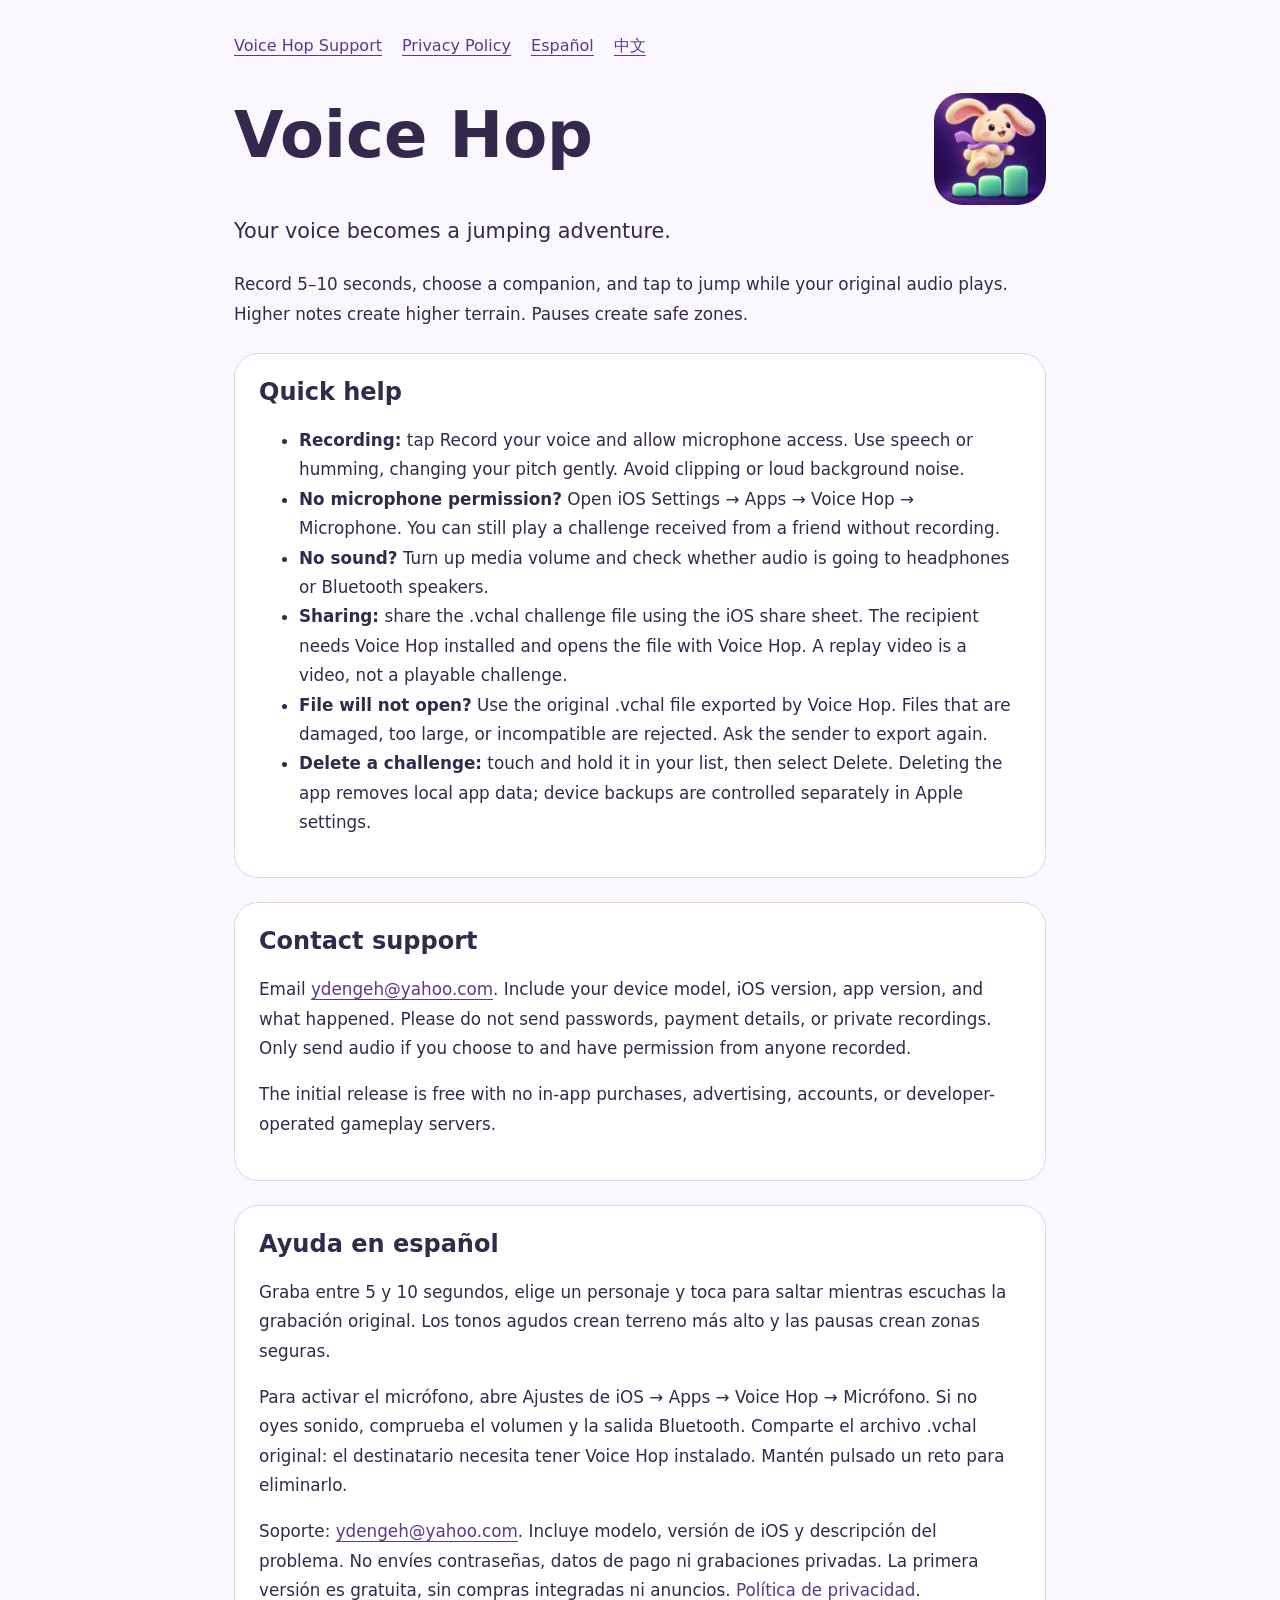
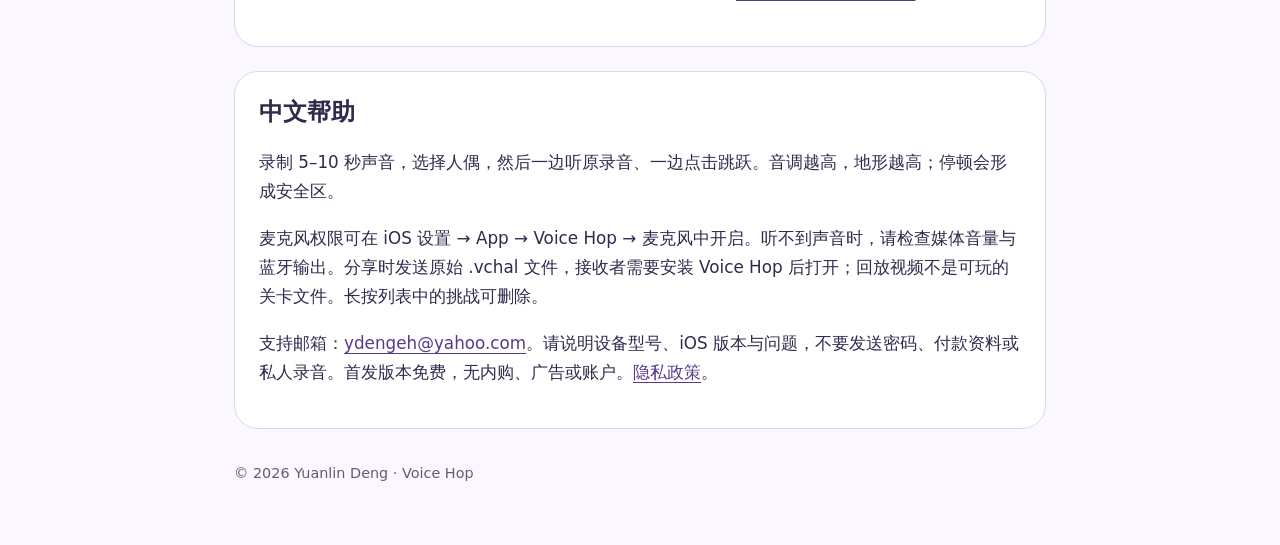
==== index.html @ d502e824 "Publish Voice Hop support and privacy pages" ====
<!doctype html>
<html lang="en"><head><meta charset="utf-8"><meta name="viewport" content="width=device-width,initial-scale=1"><title>Voice Hop — Help & Support</title><meta name="description" content="Help with recording, playing and sharing voice challenges in Voice Hop."><link rel="stylesheet" href="style.css"><link rel="icon" href="icon.png"></head><body><main>
<nav><a href="./">Voice Hop Support</a><a href="privacy.html">Privacy Policy</a><a href="#es">Español</a><a href="#zh">中文</a></nav>
<img class="icon" src="icon.png" alt="Voice Hop bunny icon"><h1>Voice Hop</h1><p class="lead">Your voice becomes a jumping adventure.</p><p>Record 5–10 seconds, choose a companion, and tap to jump while your original audio plays. Higher notes create higher terrain. Pauses create safe zones.</p>
<section><h2>Quick help</h2><ul><li><strong>Recording:</strong> tap Record your voice and allow microphone access. Use speech or humming, changing your pitch gently. Avoid clipping or loud background noise.</li><li><strong>No microphone permission?</strong> Open iOS Settings → Apps → Voice Hop → Microphone. You can still play a challenge received from a friend without recording.</li><li><strong>No sound?</strong> Turn up media volume and check whether audio is going to headphones or Bluetooth speakers.</li><li><strong>Sharing:</strong> share the .vchal challenge file using the iOS share sheet. The recipient needs Voice Hop installed and opens the file with Voice Hop. A replay video is a video, not a playable challenge.</li><li><strong>File will not open?</strong> Use the original .vchal file exported by Voice Hop. Files that are damaged, too large, or incompatible are rejected. Ask the sender to export again.</li><li><strong>Delete a challenge:</strong> touch and hold it in your list, then select Delete. Deleting the app removes local app data; device backups are controlled separately in Apple settings.</li></ul></section>
<section><h2>Contact support</h2><p>Email <a href="mailto:ydengeh@yahoo.com?subject=Voice%20Hop%20Support">ydengeh@yahoo.com</a>. Include your device model, iOS version, app version, and what happened. Please do not send passwords, payment details, or private recordings. Only send audio if you choose to and have permission from anyone recorded.</p><p>The initial release is free with no in-app purchases, advertising, accounts, or developer-operated gameplay servers.</p></section>
<section id="es" lang="es"><h2>Ayuda en español</h2><p>Graba entre 5 y 10 segundos, elige un personaje y toca para saltar mientras escuchas la grabación original. Los tonos agudos crean terreno más alto y las pausas crean zonas seguras.</p><p>Para activar el micrófono, abre Ajustes de iOS → Apps → Voice Hop → Micrófono. Si no oyes sonido, comprueba el volumen y la salida Bluetooth. Comparte el archivo .vchal original: el destinatario necesita tener Voice Hop instalado. Mantén pulsado un reto para eliminarlo.</p><p>Soporte: <a href="mailto:ydengeh@yahoo.com?subject=Voice%20Hop%20Support">ydengeh@yahoo.com</a>. Incluye modelo, versión de iOS y descripción del problema. No envíes contraseñas, datos de pago ni grabaciones privadas. La primera versión es gratuita, sin compras integradas ni anuncios. <a href="privacy.html#es">Política de privacidad</a>.</p></section>
<section id="zh" lang="zh-Hans"><h2>中文帮助</h2><p>录制 5–10 秒声音，选择人偶，然后一边听原录音、一边点击跳跃。音调越高，地形越高；停顿会形成安全区。</p><p>麦克风权限可在 iOS 设置 → App → Voice Hop → 麦克风中开启。听不到声音时，请检查媒体音量与蓝牙输出。分享时发送原始 .vchal 文件，接收者需要安装 Voice Hop 后打开；回放视频不是可玩的关卡文件。长按列表中的挑战可删除。</p><p>支持邮箱：<a href="mailto:ydengeh@yahoo.com?subject=Voice%20Hop%20Support">ydengeh@yahoo.com</a>。请说明设备型号、iOS 版本与问题，不要发送密码、付款资料或私人录音。首发版本免费，无内购、广告或账户。<a href="privacy.html#zh">隐私政策</a>。</p></section>
<footer>© 2026 Yuanlin Deng · Voice Hop</footer></main></body></html>
---- style.css ----
:root{color-scheme:light;font-family:ui-rounded,system-ui,-apple-system,sans-serif;color:#33294d;background:#faf7ff}*{box-sizing:border-box}body{margin:0}main{max-width:860px;margin:auto;padding:36px 24px 64px}nav{display:flex;flex-wrap:wrap;gap:20px;margin-bottom:36px}a{color:#5a398c;text-underline-offset:4px}h1{font-size:clamp(2.4rem,7vw,4rem);line-height:1.1}h2{font-size:1.5rem;margin-top:36px}p,li{font-size:1.05rem;line-height:1.75}section{background:white;border:1px solid #dfd5ed;border-radius:24px;padding:24px;margin:24px 0}section>:first-child{margin-top:0}.icon{width:112px;height:112px;border-radius:28px;float:right;margin:0 0 16px 20px}.lead{font-size:1.3rem}.muted,footer{color:#665a76}footer{margin-top:36px;font-size:.9rem}@media(max-width:480px){main{padding:24px 18px}section{padding:18px}.icon{width:80px;height:80px}}
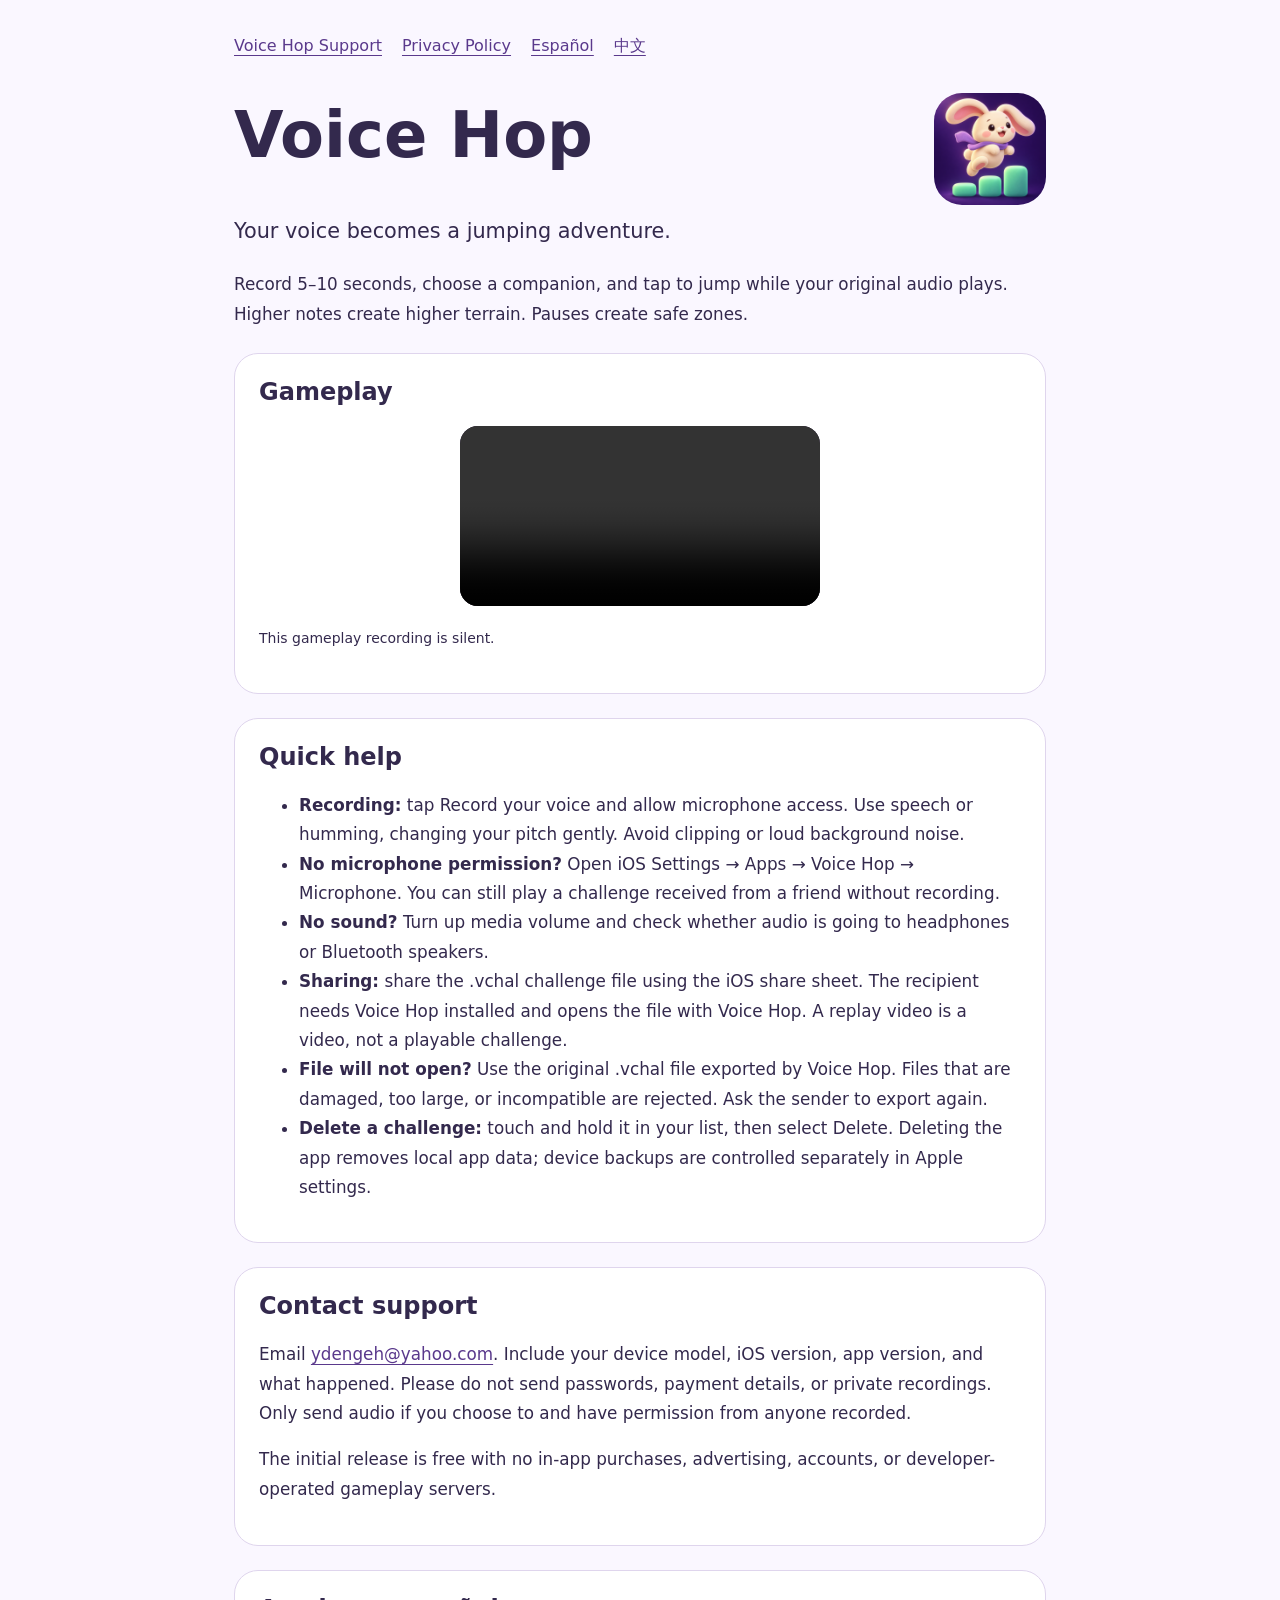
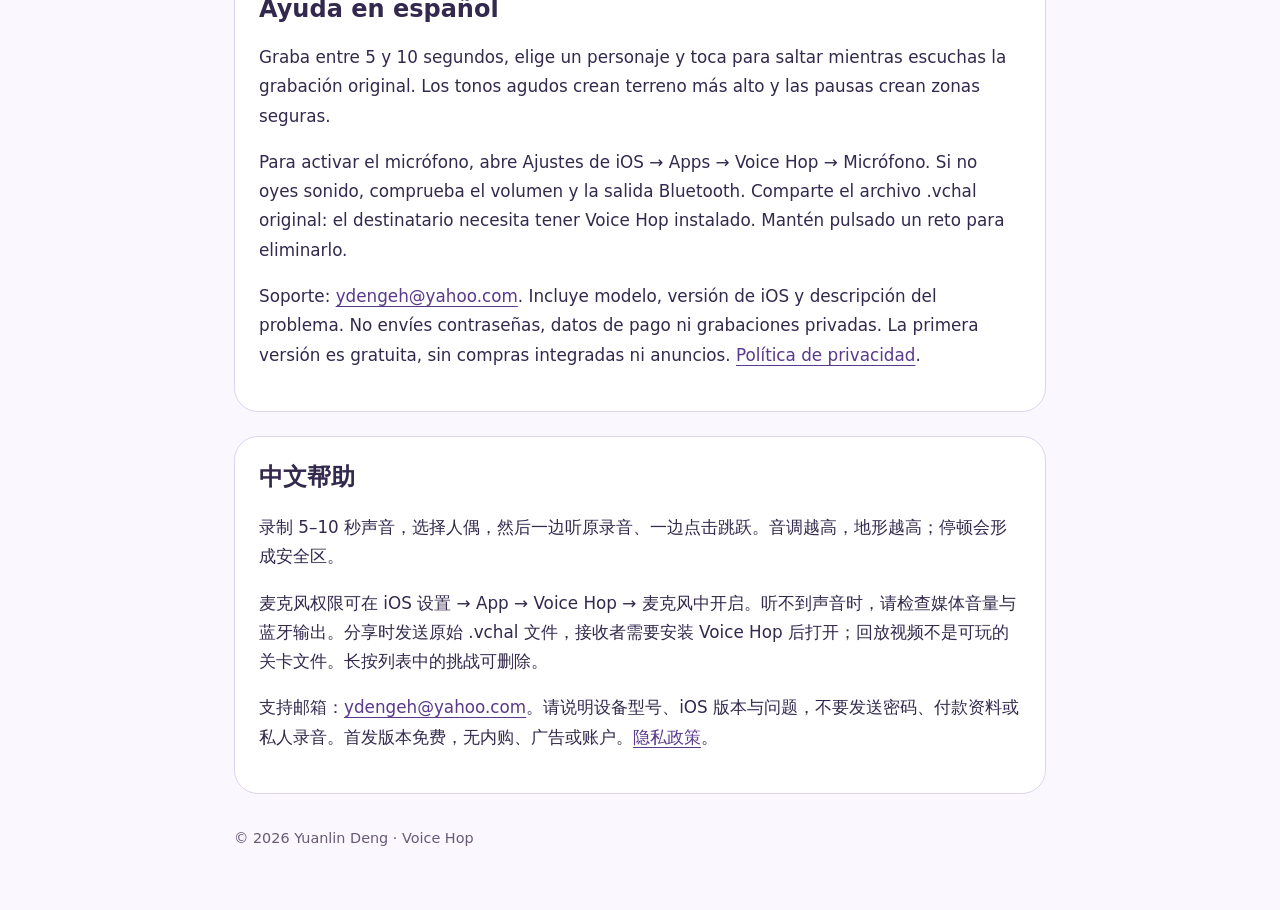
==== commit a21c3a08: "Add Voice Hop gameplay video" ====
--- a/index.html
+++ b/index.html
@@ -2,8 +2,10 @@
 <html lang="en"><head><meta charset="utf-8"><meta name="viewport" content="width=device-width,initial-scale=1"><title>Voice Hop — Help & Support</title><meta name="description" content="Help with recording, playing and sharing voice challenges in Voice Hop."><link rel="stylesheet" href="style.css"><link rel="icon" href="icon.png"></head><body><main>
 <nav><a href="./">Voice Hop Support</a><a href="privacy.html">Privacy Policy</a><a href="#es">Español</a><a href="#zh">中文</a></nav>
 <img class="icon" src="icon.png" alt="Voice Hop bunny icon"><h1>Voice Hop</h1><p class="lead">Your voice becomes a jumping adventure.</p><p>Record 5–10 seconds, choose a companion, and tap to jump while your original audio plays. Higher notes create higher terrain. Pauses create safe zones.</p>
+<section aria-labelledby="gameplay-heading"><h2 id="gameplay-heading">Gameplay</h2><video controls playsinline preload="metadata" aria-label="Voice Hop gameplay video" style="display:block;width:min(100%,360px);height:auto;margin:1rem auto;border-radius:18px;background:#241438"><source src="gameplay.mp4" type="video/mp4">Your browser cannot play this video. <a href="gameplay.mp4">Download the gameplay clip</a>.</video><p><small>This gameplay recording is silent.</small></p></section>
 <section><h2>Quick help</h2><ul><li><strong>Recording:</strong> tap Record your voice and allow microphone access. Use speech or humming, changing your pitch gently. Avoid clipping or loud background noise.</li><li><strong>No microphone permission?</strong> Open iOS Settings → Apps → Voice Hop → Microphone. You can still play a challenge received from a friend without recording.</li><li><strong>No sound?</strong> Turn up media volume and check whether audio is going to headphones or Bluetooth speakers.</li><li><strong>Sharing:</strong> share the .vchal challenge file using the iOS share sheet. The recipient needs Voice Hop installed and opens the file with Voice Hop. A replay video is a video, not a playable challenge.</li><li><strong>File will not open?</strong> Use the original .vchal file exported by Voice Hop. Files that are damaged, too large, or incompatible are rejected. Ask the sender to export again.</li><li><strong>Delete a challenge:</strong> touch and hold it in your list, then select Delete. Deleting the app removes local app data; device backups are controlled separately in Apple settings.</li></ul></section>
 <section><h2>Contact support</h2><p>Email <a href="mailto:ydengeh@yahoo.com?subject=Voice%20Hop%20Support">ydengeh@yahoo.com</a>. Include your device model, iOS version, app version, and what happened. Please do not send passwords, payment details, or private recordings. Only send audio if you choose to and have permission from anyone recorded.</p><p>The initial release is free with no in-app purchases, advertising, accounts, or developer-operated gameplay servers.</p></section>
 <section id="es" lang="es"><h2>Ayuda en español</h2><p>Graba entre 5 y 10 segundos, elige un personaje y toca para saltar mientras escuchas la grabación original. Los tonos agudos crean terreno más alto y las pausas crean zonas seguras.</p><p>Para activar el micrófono, abre Ajustes de iOS → Apps → Voice Hop → Micrófono. Si no oyes sonido, comprueba el volumen y la salida Bluetooth. Comparte el archivo .vchal original: el destinatario necesita tener Voice Hop instalado. Mantén pulsado un reto para eliminarlo.</p><p>Soporte: <a href="mailto:ydengeh@yahoo.com?subject=Voice%20Hop%20Support">ydengeh@yahoo.com</a>. Incluye modelo, versión de iOS y descripción del problema. No envíes contraseñas, datos de pago ni grabaciones privadas. La primera versión es gratuita, sin compras integradas ni anuncios. <a href="privacy.html#es">Política de privacidad</a>.</p></section>
 <section id="zh" lang="zh-Hans"><h2>中文帮助</h2><p>录制 5–10 秒声音，选择人偶，然后一边听原录音、一边点击跳跃。音调越高，地形越高；停顿会形成安全区。</p><p>麦克风权限可在 iOS 设置 → App → Voice Hop → 麦克风中开启。听不到声音时，请检查媒体音量与蓝牙输出。分享时发送原始 .vchal 文件，接收者需要安装 Voice Hop 后打开；回放视频不是可玩的关卡文件。长按列表中的挑战可删除。</p><p>支持邮箱：<a href="mailto:ydengeh@yahoo.com?subject=Voice%20Hop%20Support">ydengeh@yahoo.com</a>。请说明设备型号、iOS 版本与问题，不要发送密码、付款资料或私人录音。首发版本免费，无内购、广告或账户。<a href="privacy.html#zh">隐私政策</a>。</p></section>
 <footer>© 2026 Yuanlin Deng · Voice Hop</footer></main></body></html>
+
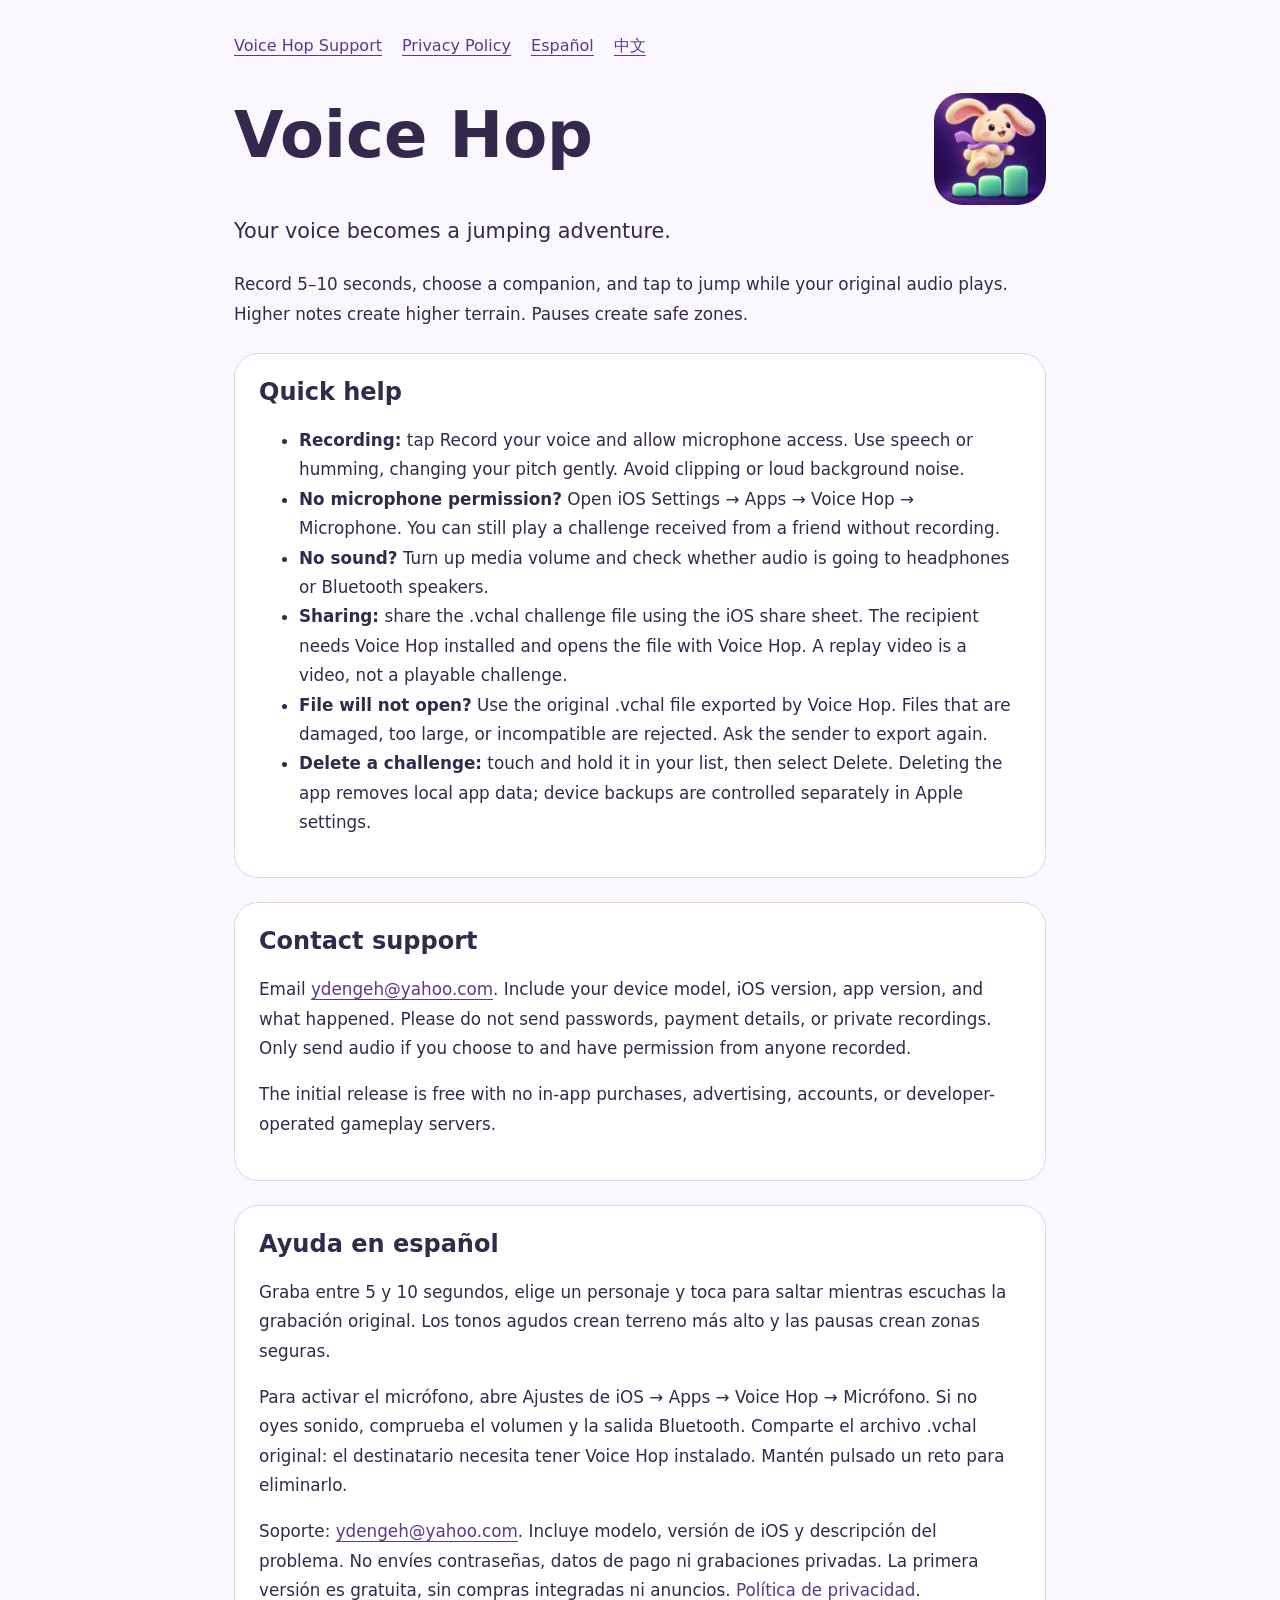
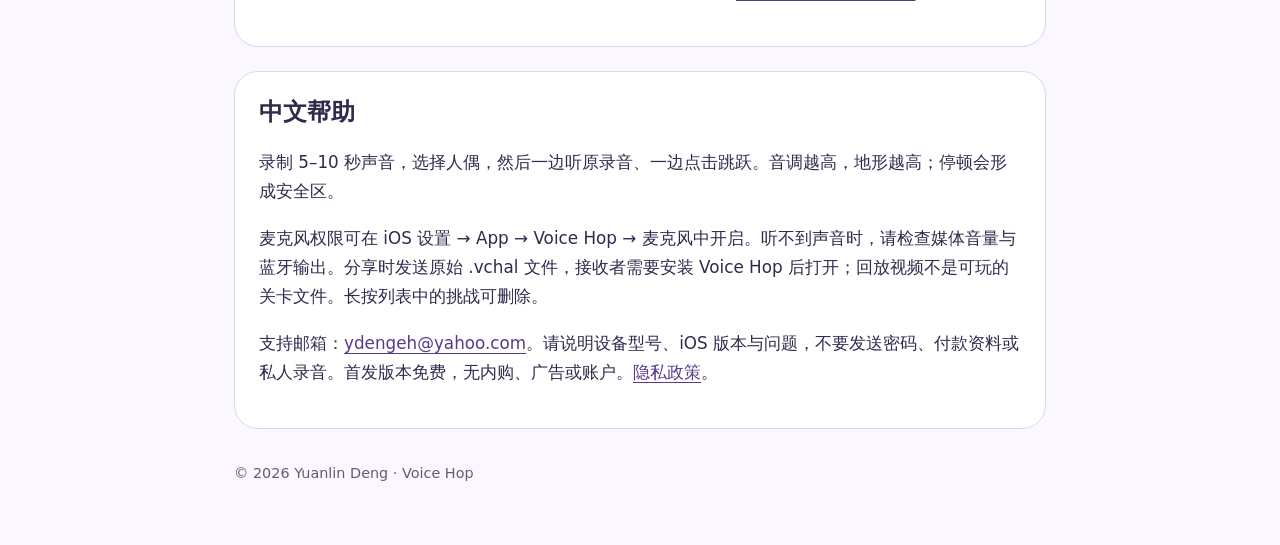
==== commit 2baa95d3: "Remove gameplay video pending localized recordings" ====
--- a/index.html
+++ b/index.html
@@ -2,10 +2,8 @@
 <html lang="en"><head><meta charset="utf-8"><meta name="viewport" content="width=device-width,initial-scale=1"><title>Voice Hop — Help & Support</title><meta name="description" content="Help with recording, playing and sharing voice challenges in Voice Hop."><link rel="stylesheet" href="style.css"><link rel="icon" href="icon.png"></head><body><main>
 <nav><a href="./">Voice Hop Support</a><a href="privacy.html">Privacy Policy</a><a href="#es">Español</a><a href="#zh">中文</a></nav>
 <img class="icon" src="icon.png" alt="Voice Hop bunny icon"><h1>Voice Hop</h1><p class="lead">Your voice becomes a jumping adventure.</p><p>Record 5–10 seconds, choose a companion, and tap to jump while your original audio plays. Higher notes create higher terrain. Pauses create safe zones.</p>
-<section aria-labelledby="gameplay-heading"><h2 id="gameplay-heading">Gameplay</h2><video controls playsinline preload="metadata" aria-label="Voice Hop gameplay video" style="display:block;width:min(100%,360px);height:auto;margin:1rem auto;border-radius:18px;background:#241438"><source src="gameplay.mp4" type="video/mp4">Your browser cannot play this video. <a href="gameplay.mp4">Download the gameplay clip</a>.</video><p><small>This gameplay recording is silent.</small></p></section>
 <section><h2>Quick help</h2><ul><li><strong>Recording:</strong> tap Record your voice and allow microphone access. Use speech or humming, changing your pitch gently. Avoid clipping or loud background noise.</li><li><strong>No microphone permission?</strong> Open iOS Settings → Apps → Voice Hop → Microphone. You can still play a challenge received from a friend without recording.</li><li><strong>No sound?</strong> Turn up media volume and check whether audio is going to headphones or Bluetooth speakers.</li><li><strong>Sharing:</strong> share the .vchal challenge file using the iOS share sheet. The recipient needs Voice Hop installed and opens the file with Voice Hop. A replay video is a video, not a playable challenge.</li><li><strong>File will not open?</strong> Use the original .vchal file exported by Voice Hop. Files that are damaged, too large, or incompatible are rejected. Ask the sender to export again.</li><li><strong>Delete a challenge:</strong> touch and hold it in your list, then select Delete. Deleting the app removes local app data; device backups are controlled separately in Apple settings.</li></ul></section>
 <section><h2>Contact support</h2><p>Email <a href="mailto:ydengeh@yahoo.com?subject=Voice%20Hop%20Support">ydengeh@yahoo.com</a>. Include your device model, iOS version, app version, and what happened. Please do not send passwords, payment details, or private recordings. Only send audio if you choose to and have permission from anyone recorded.</p><p>The initial release is free with no in-app purchases, advertising, accounts, or developer-operated gameplay servers.</p></section>
 <section id="es" lang="es"><h2>Ayuda en español</h2><p>Graba entre 5 y 10 segundos, elige un personaje y toca para saltar mientras escuchas la grabación original. Los tonos agudos crean terreno más alto y las pausas crean zonas seguras.</p><p>Para activar el micrófono, abre Ajustes de iOS → Apps → Voice Hop → Micrófono. Si no oyes sonido, comprueba el volumen y la salida Bluetooth. Comparte el archivo .vchal original: el destinatario necesita tener Voice Hop instalado. Mantén pulsado un reto para eliminarlo.</p><p>Soporte: <a href="mailto:ydengeh@yahoo.com?subject=Voice%20Hop%20Support">ydengeh@yahoo.com</a>. Incluye modelo, versión de iOS y descripción del problema. No envíes contraseñas, datos de pago ni grabaciones privadas. La primera versión es gratuita, sin compras integradas ni anuncios. <a href="privacy.html#es">Política de privacidad</a>.</p></section>
 <section id="zh" lang="zh-Hans"><h2>中文帮助</h2><p>录制 5–10 秒声音，选择人偶，然后一边听原录音、一边点击跳跃。音调越高，地形越高；停顿会形成安全区。</p><p>麦克风权限可在 iOS 设置 → App → Voice Hop → 麦克风中开启。听不到声音时，请检查媒体音量与蓝牙输出。分享时发送原始 .vchal 文件，接收者需要安装 Voice Hop 后打开；回放视频不是可玩的关卡文件。长按列表中的挑战可删除。</p><p>支持邮箱：<a href="mailto:ydengeh@yahoo.com?subject=Voice%20Hop%20Support">ydengeh@yahoo.com</a>。请说明设备型号、iOS 版本与问题，不要发送密码、付款资料或私人录音。首发版本免费，无内购、广告或账户。<a href="privacy.html#zh">隐私政策</a>。</p></section>
 <footer>© 2026 Yuanlin Deng · Voice Hop</footer></main></body></html>
-
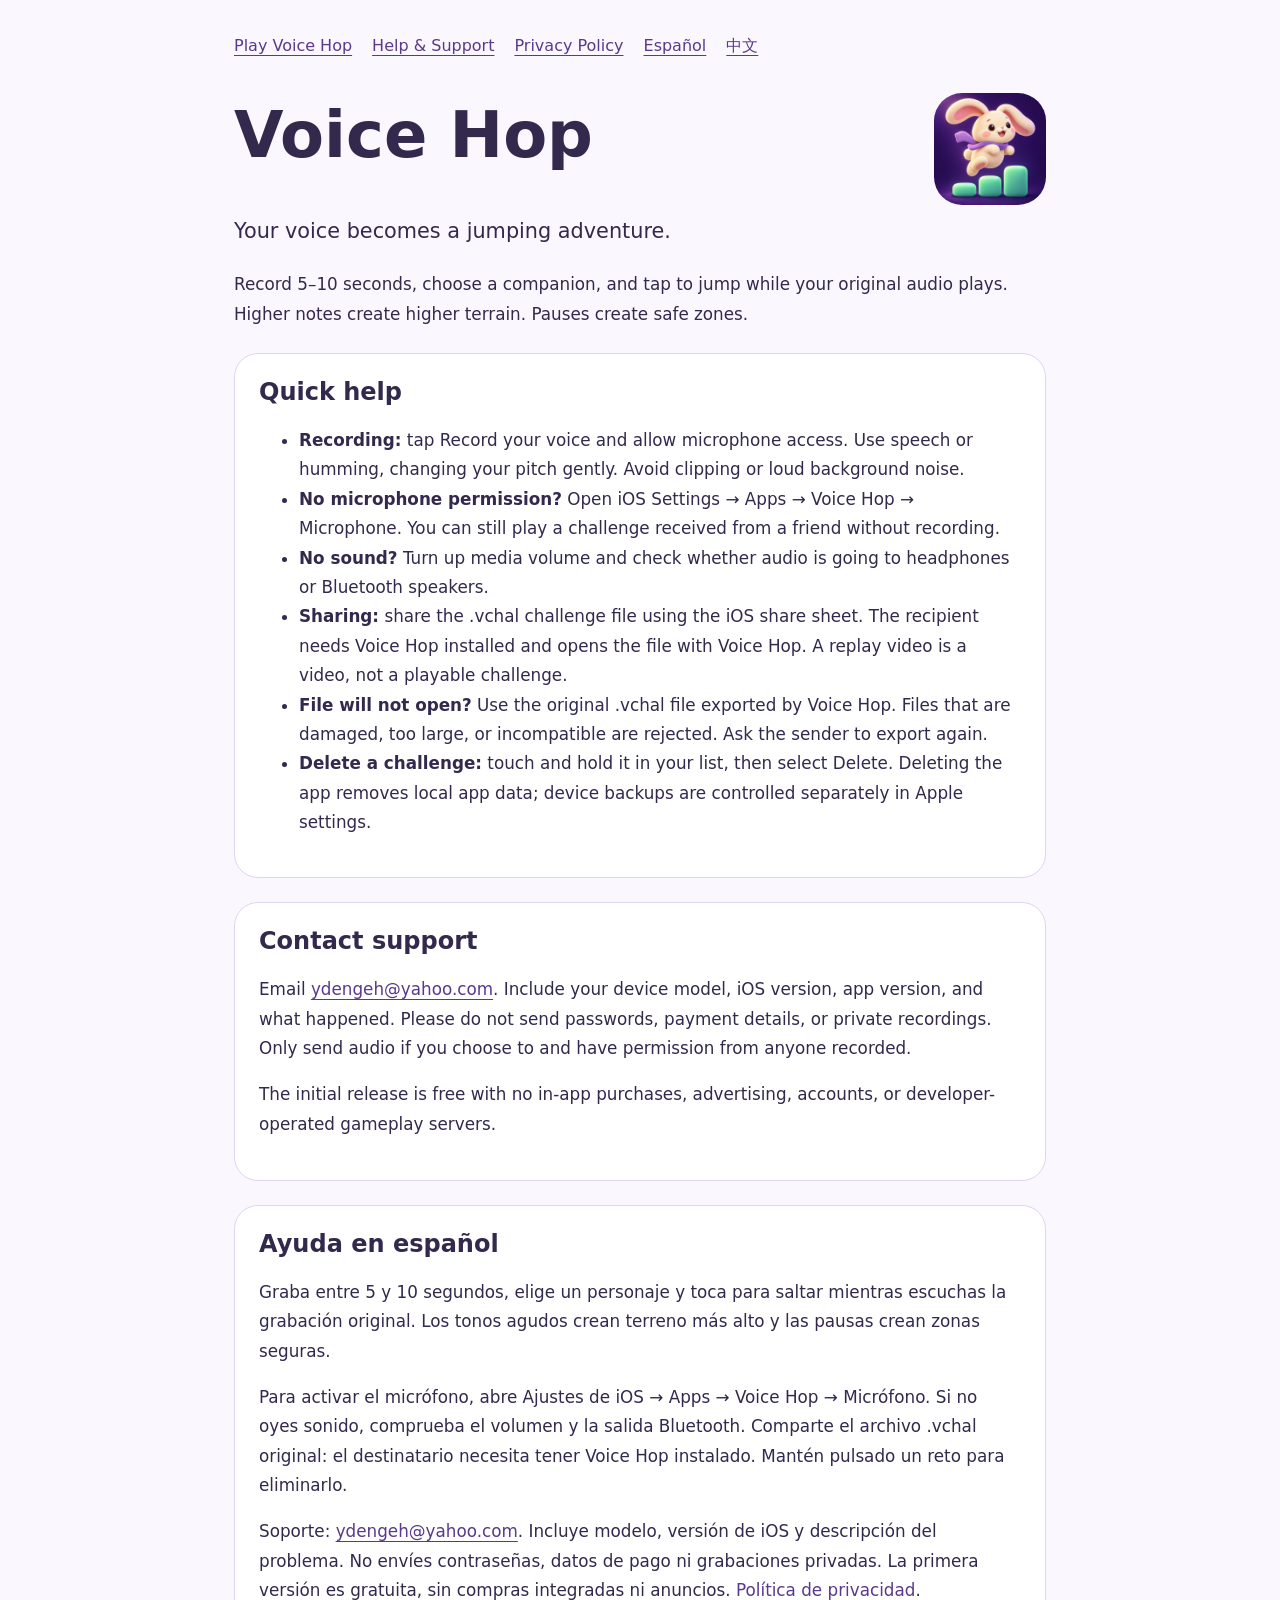
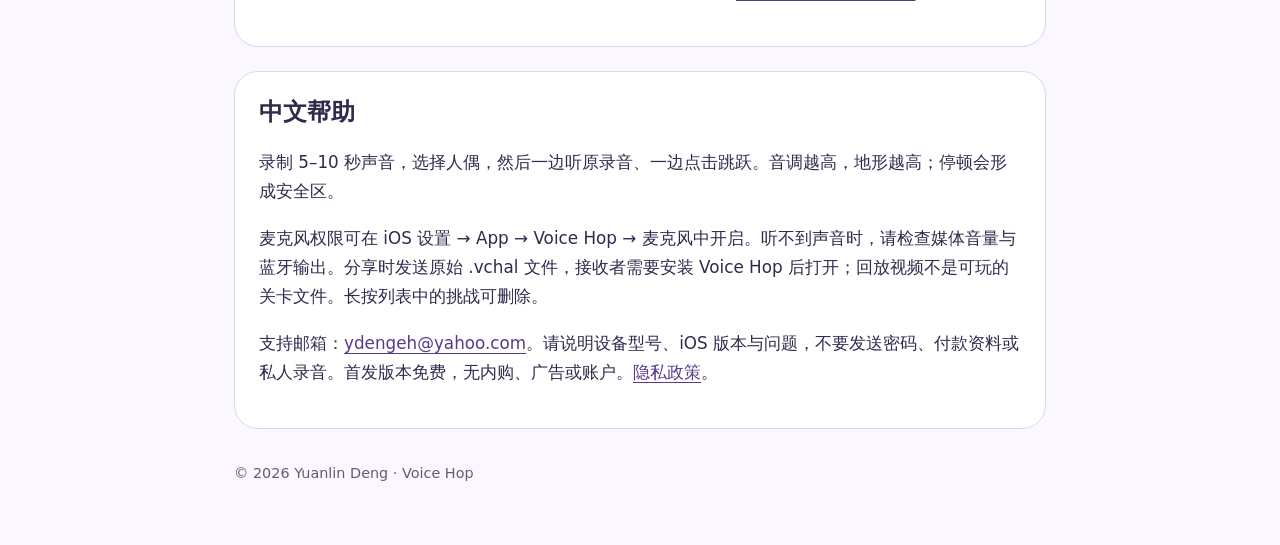
==== commit 99a28524: "Add trilingual Voice Hop launch pages and original gameplay demo" ====
--- a/index.html
+++ b/index.html
@@ -1,6 +1,6 @@
 <!doctype html>
 <html lang="en"><head><meta charset="utf-8"><meta name="viewport" content="width=device-width,initial-scale=1"><title>Voice Hop — Help & Support</title><meta name="description" content="Help with recording, playing and sharing voice challenges in Voice Hop."><link rel="stylesheet" href="style.css"><link rel="icon" href="icon.png"></head><body><main>
-<nav><a href="./">Voice Hop Support</a><a href="privacy.html">Privacy Policy</a><a href="#es">Español</a><a href="#zh">中文</a></nav>
+<nav><a href="play/">Play Voice Hop</a><a href="./">Help &amp; Support</a><a href="privacy.html">Privacy Policy</a><a href="es/" lang="es">Español</a><a href="zh/" lang="zh-Hans">中文</a></nav>
 <img class="icon" src="icon.png" alt="Voice Hop bunny icon"><h1>Voice Hop</h1><p class="lead">Your voice becomes a jumping adventure.</p><p>Record 5–10 seconds, choose a companion, and tap to jump while your original audio plays. Higher notes create higher terrain. Pauses create safe zones.</p>
 <section><h2>Quick help</h2><ul><li><strong>Recording:</strong> tap Record your voice and allow microphone access. Use speech or humming, changing your pitch gently. Avoid clipping or loud background noise.</li><li><strong>No microphone permission?</strong> Open iOS Settings → Apps → Voice Hop → Microphone. You can still play a challenge received from a friend without recording.</li><li><strong>No sound?</strong> Turn up media volume and check whether audio is going to headphones or Bluetooth speakers.</li><li><strong>Sharing:</strong> share the .vchal challenge file using the iOS share sheet. The recipient needs Voice Hop installed and opens the file with Voice Hop. A replay video is a video, not a playable challenge.</li><li><strong>File will not open?</strong> Use the original .vchal file exported by Voice Hop. Files that are damaged, too large, or incompatible are rejected. Ask the sender to export again.</li><li><strong>Delete a challenge:</strong> touch and hold it in your list, then select Delete. Deleting the app removes local app data; device backups are controlled separately in Apple settings.</li></ul></section>
 <section><h2>Contact support</h2><p>Email <a href="mailto:ydengeh@yahoo.com?subject=Voice%20Hop%20Support">ydengeh@yahoo.com</a>. Include your device model, iOS version, app version, and what happened. Please do not send passwords, payment details, or private recordings. Only send audio if you choose to and have permission from anyone recorded.</p><p>The initial release is free with no in-app purchases, advertising, accounts, or developer-operated gameplay servers.</p></section>
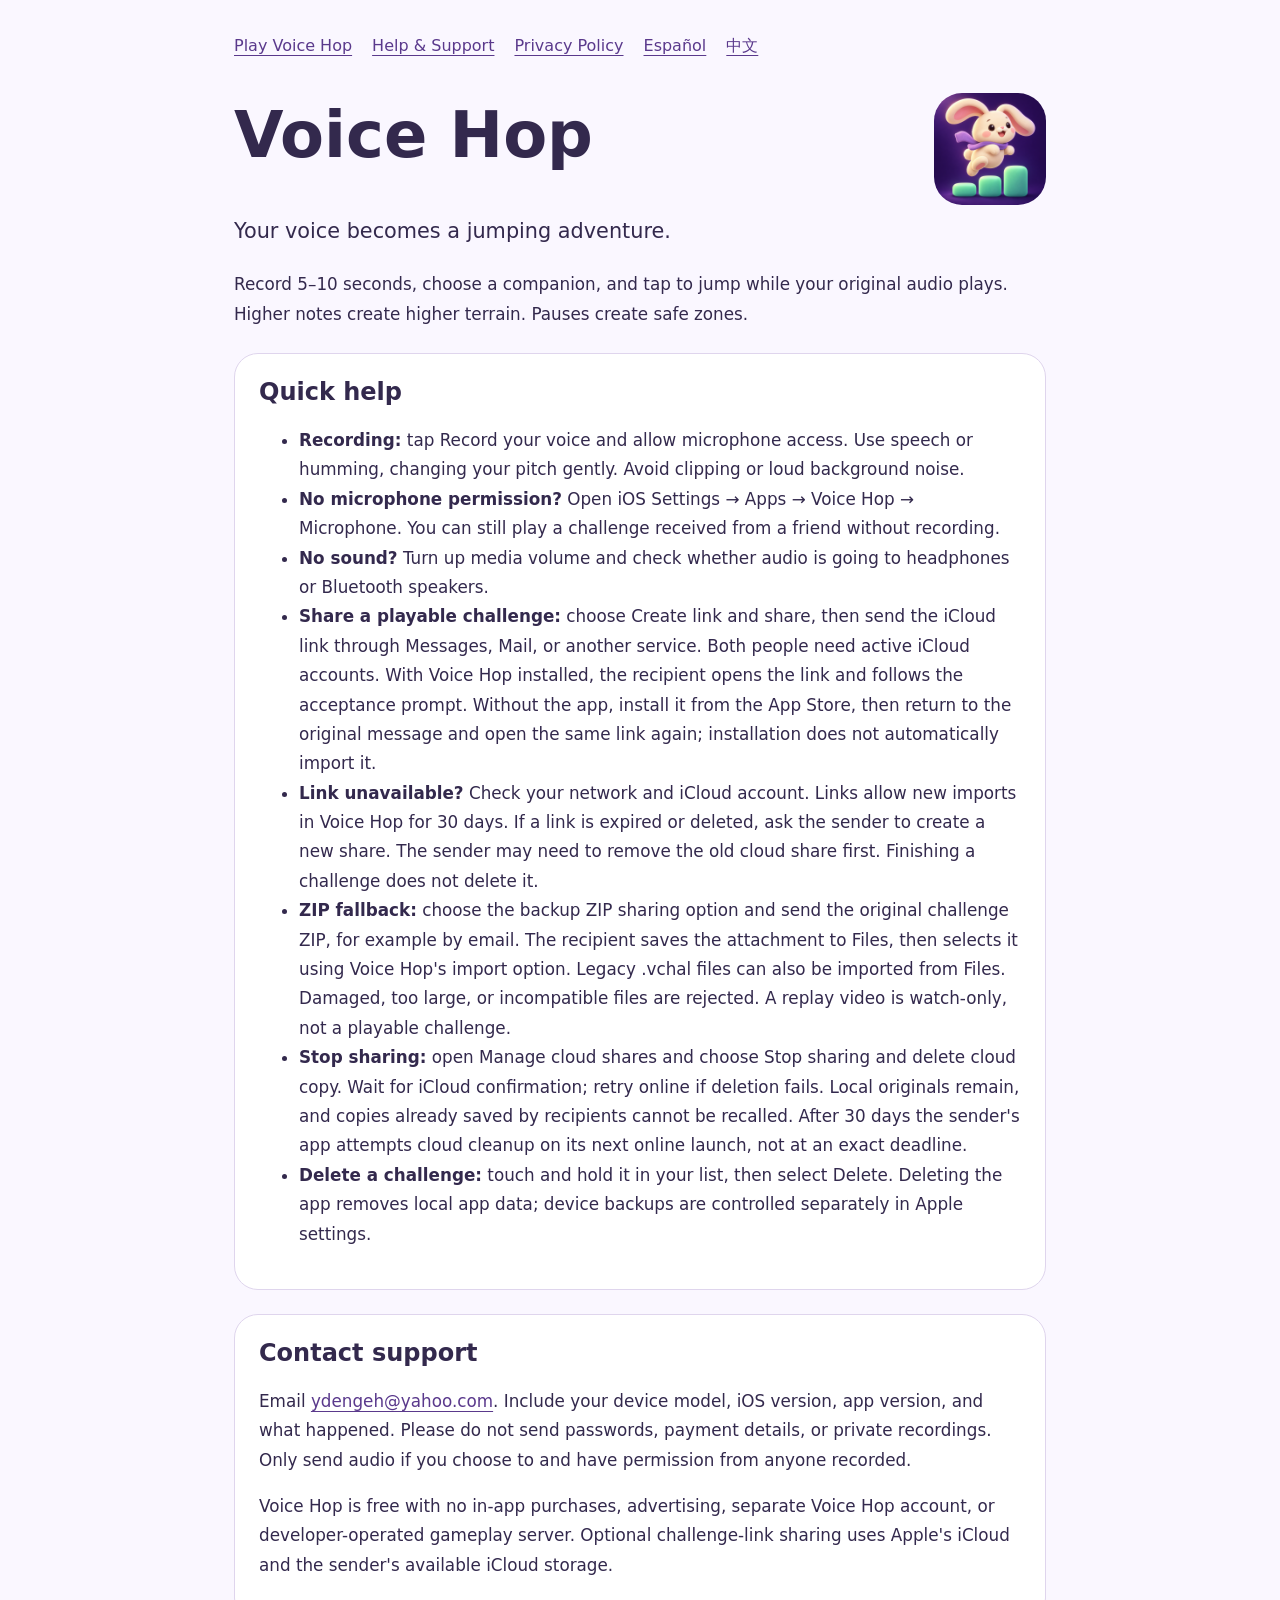
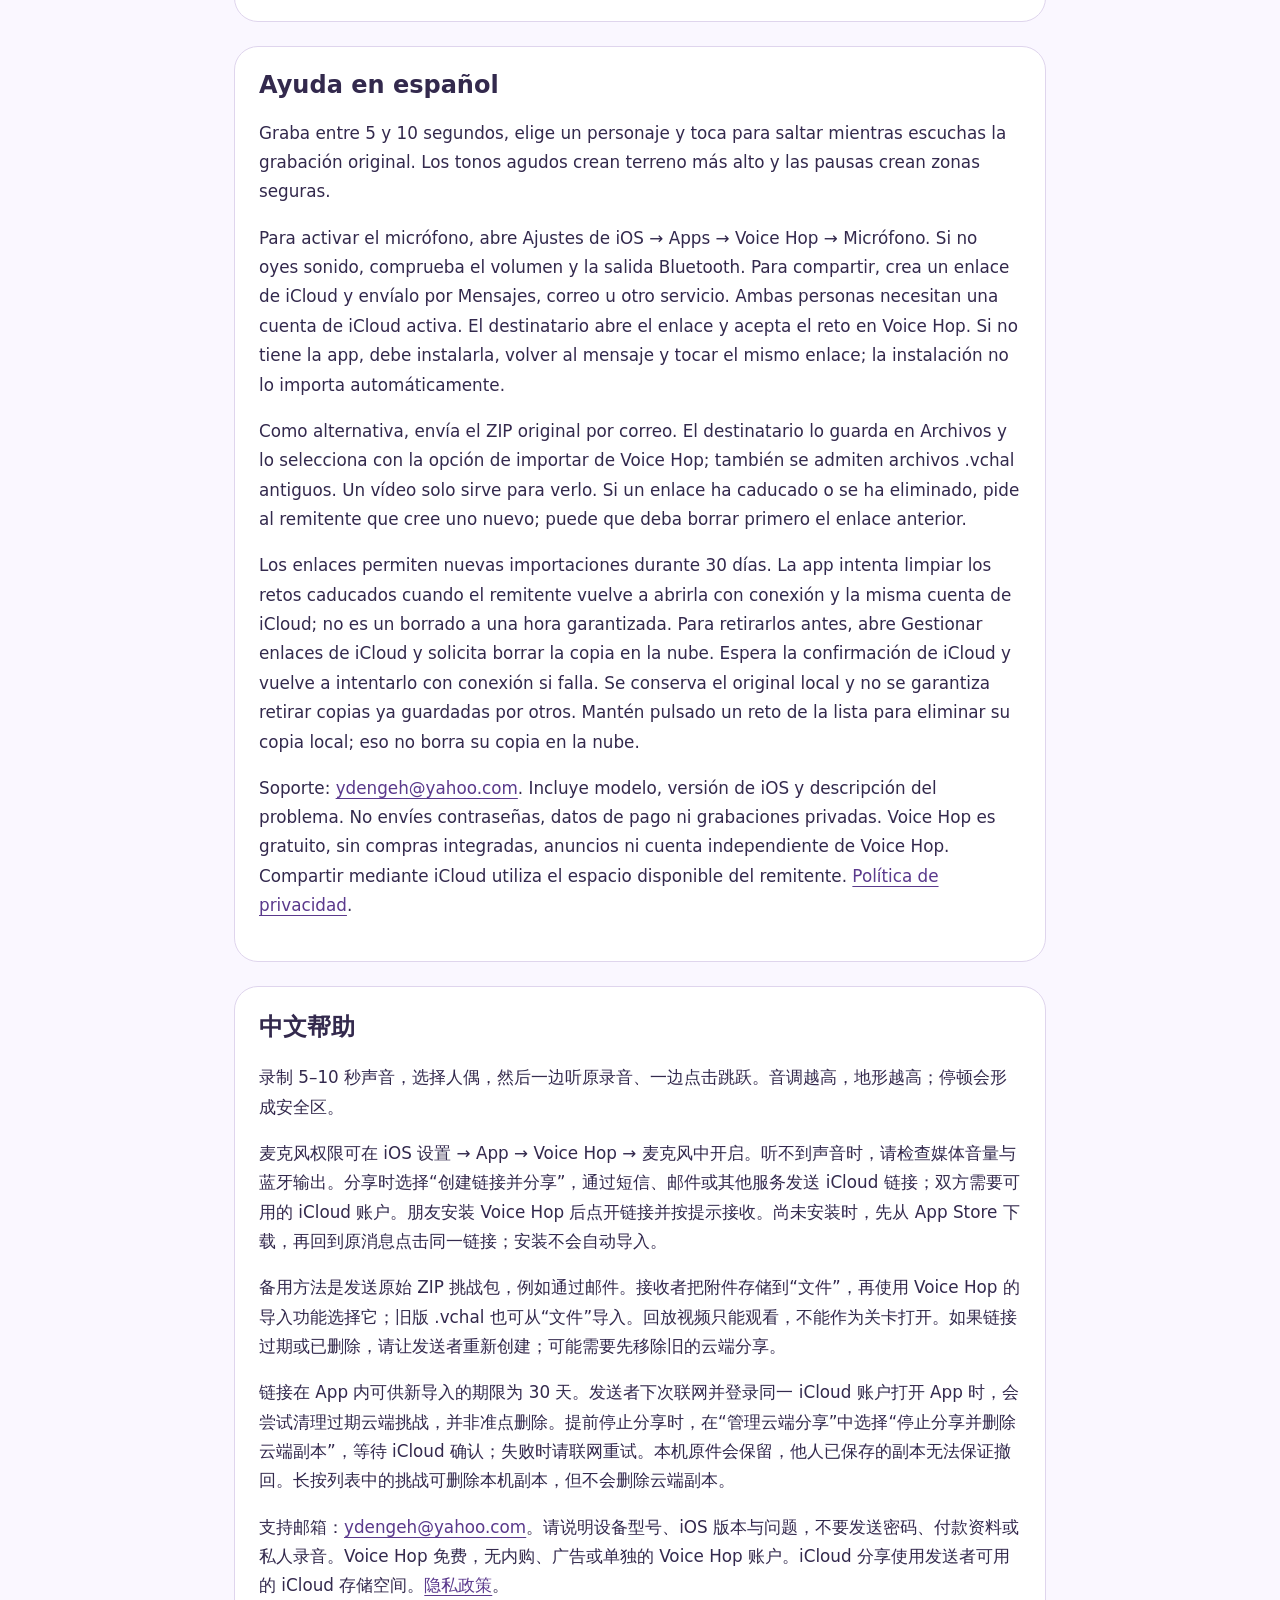
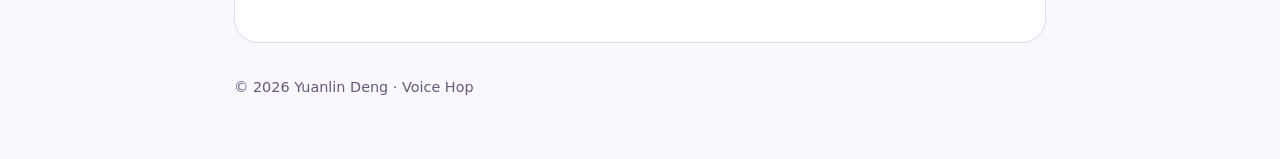
==== commit 54769177: "Document iCloud challenge sharing and retention" ====
--- a/index.html
+++ b/index.html
@@ -1,9 +1,9 @@
 <!doctype html>
-<html lang="en"><head><meta charset="utf-8"><meta name="viewport" content="width=device-width,initial-scale=1"><title>Voice Hop — Help & Support</title><meta name="description" content="Help with recording, playing and sharing voice challenges in Voice Hop."><link rel="stylesheet" href="style.css"><link rel="icon" href="icon.png"></head><body><main>
+<html lang="en"><head><meta charset="utf-8"><meta name="viewport" content="width=device-width,initial-scale=1"><meta name="google-site-verification" content="4tpcTPPmVwubveVz-y2_HXZnq-XBzcTos40nEcm5LB8"><title>Voice Hop — Help & Support</title><meta name="description" content="Help with recording, playing and sharing voice challenges in Voice Hop."><link rel="stylesheet" href="style.css"><link rel="icon" href="icon.png"></head><body><main>
 <nav><a href="play/">Play Voice Hop</a><a href="./">Help &amp; Support</a><a href="privacy.html">Privacy Policy</a><a href="es/" lang="es">Español</a><a href="zh/" lang="zh-Hans">中文</a></nav>
 <img class="icon" src="icon.png" alt="Voice Hop bunny icon"><h1>Voice Hop</h1><p class="lead">Your voice becomes a jumping adventure.</p><p>Record 5–10 seconds, choose a companion, and tap to jump while your original audio plays. Higher notes create higher terrain. Pauses create safe zones.</p>
-<section><h2>Quick help</h2><ul><li><strong>Recording:</strong> tap Record your voice and allow microphone access. Use speech or humming, changing your pitch gently. Avoid clipping or loud background noise.</li><li><strong>No microphone permission?</strong> Open iOS Settings → Apps → Voice Hop → Microphone. You can still play a challenge received from a friend without recording.</li><li><strong>No sound?</strong> Turn up media volume and check whether audio is going to headphones or Bluetooth speakers.</li><li><strong>Sharing:</strong> share the .vchal challenge file using the iOS share sheet. The recipient needs Voice Hop installed and opens the file with Voice Hop. A replay video is a video, not a playable challenge.</li><li><strong>File will not open?</strong> Use the original .vchal file exported by Voice Hop. Files that are damaged, too large, or incompatible are rejected. Ask the sender to export again.</li><li><strong>Delete a challenge:</strong> touch and hold it in your list, then select Delete. Deleting the app removes local app data; device backups are controlled separately in Apple settings.</li></ul></section>
-<section><h2>Contact support</h2><p>Email <a href="mailto:ydengeh@yahoo.com?subject=Voice%20Hop%20Support">ydengeh@yahoo.com</a>. Include your device model, iOS version, app version, and what happened. Please do not send passwords, payment details, or private recordings. Only send audio if you choose to and have permission from anyone recorded.</p><p>The initial release is free with no in-app purchases, advertising, accounts, or developer-operated gameplay servers.</p></section>
-<section id="es" lang="es"><h2>Ayuda en español</h2><p>Graba entre 5 y 10 segundos, elige un personaje y toca para saltar mientras escuchas la grabación original. Los tonos agudos crean terreno más alto y las pausas crean zonas seguras.</p><p>Para activar el micrófono, abre Ajustes de iOS → Apps → Voice Hop → Micrófono. Si no oyes sonido, comprueba el volumen y la salida Bluetooth. Comparte el archivo .vchal original: el destinatario necesita tener Voice Hop instalado. Mantén pulsado un reto para eliminarlo.</p><p>Soporte: <a href="mailto:ydengeh@yahoo.com?subject=Voice%20Hop%20Support">ydengeh@yahoo.com</a>. Incluye modelo, versión de iOS y descripción del problema. No envíes contraseñas, datos de pago ni grabaciones privadas. La primera versión es gratuita, sin compras integradas ni anuncios. <a href="privacy.html#es">Política de privacidad</a>.</p></section>
-<section id="zh" lang="zh-Hans"><h2>中文帮助</h2><p>录制 5–10 秒声音，选择人偶，然后一边听原录音、一边点击跳跃。音调越高，地形越高；停顿会形成安全区。</p><p>麦克风权限可在 iOS 设置 → App → Voice Hop → 麦克风中开启。听不到声音时，请检查媒体音量与蓝牙输出。分享时发送原始 .vchal 文件，接收者需要安装 Voice Hop 后打开；回放视频不是可玩的关卡文件。长按列表中的挑战可删除。</p><p>支持邮箱：<a href="mailto:ydengeh@yahoo.com?subject=Voice%20Hop%20Support">ydengeh@yahoo.com</a>。请说明设备型号、iOS 版本与问题，不要发送密码、付款资料或私人录音。首发版本免费，无内购、广告或账户。<a href="privacy.html#zh">隐私政策</a>。</p></section>
+<section><h2>Quick help</h2><ul><li><strong>Recording:</strong> tap Record your voice and allow microphone access. Use speech or humming, changing your pitch gently. Avoid clipping or loud background noise.</li><li><strong>No microphone permission?</strong> Open iOS Settings → Apps → Voice Hop → Microphone. You can still play a challenge received from a friend without recording.</li><li><strong>No sound?</strong> Turn up media volume and check whether audio is going to headphones or Bluetooth speakers.</li><li><strong>Share a playable challenge:</strong> choose Create link and share, then send the iCloud link through Messages, Mail, or another service. Both people need active iCloud accounts. With Voice Hop installed, the recipient opens the link and follows the acceptance prompt. Without the app, install it from the App Store, then return to the original message and open the same link again; installation does not automatically import it.</li><li><strong>Link unavailable?</strong> Check your network and iCloud account. Links allow new imports in Voice Hop for 30 days. If a link is expired or deleted, ask the sender to create a new share. The sender may need to remove the old cloud share first. Finishing a challenge does not delete it.</li><li><strong>ZIP fallback:</strong> choose the backup ZIP sharing option and send the original challenge ZIP, for example by email. The recipient saves the attachment to Files, then selects it using Voice Hop's import option. Legacy .vchal files can also be imported from Files. Damaged, too large, or incompatible files are rejected. A replay video is watch-only, not a playable challenge.</li><li><strong>Stop sharing:</strong> open Manage cloud shares and choose Stop sharing and delete cloud copy. Wait for iCloud confirmation; retry online if deletion fails. Local originals remain, and copies already saved by recipients cannot be recalled. After 30 days the sender's app attempts cloud cleanup on its next online launch, not at an exact deadline.</li><li><strong>Delete a challenge:</strong> touch and hold it in your list, then select Delete. Deleting the app removes local app data; device backups are controlled separately in Apple settings.</li></ul></section>
+<section><h2>Contact support</h2><p>Email <a href="mailto:ydengeh@yahoo.com?subject=Voice%20Hop%20Support">ydengeh@yahoo.com</a>. Include your device model, iOS version, app version, and what happened. Please do not send passwords, payment details, or private recordings. Only send audio if you choose to and have permission from anyone recorded.</p><p>Voice Hop is free with no in-app purchases, advertising, separate Voice Hop account, or developer-operated gameplay server. Optional challenge-link sharing uses Apple's iCloud and the sender's available iCloud storage.</p></section>
+<section id="es" lang="es"><h2>Ayuda en español</h2><p>Graba entre 5 y 10 segundos, elige un personaje y toca para saltar mientras escuchas la grabación original. Los tonos agudos crean terreno más alto y las pausas crean zonas seguras.</p><p>Para activar el micrófono, abre Ajustes de iOS → Apps → Voice Hop → Micrófono. Si no oyes sonido, comprueba el volumen y la salida Bluetooth. Para compartir, crea un enlace de iCloud y envíalo por Mensajes, correo u otro servicio. Ambas personas necesitan una cuenta de iCloud activa. El destinatario abre el enlace y acepta el reto en Voice Hop. Si no tiene la app, debe instalarla, volver al mensaje y tocar el mismo enlace; la instalación no lo importa automáticamente.</p><p>Como alternativa, envía el ZIP original por correo. El destinatario lo guarda en Archivos y lo selecciona con la opción de importar de Voice Hop; también se admiten archivos .vchal antiguos. Un vídeo solo sirve para verlo. Si un enlace ha caducado o se ha eliminado, pide al remitente que cree uno nuevo; puede que deba borrar primero el enlace anterior.</p><p>Los enlaces permiten nuevas importaciones durante 30 días. La app intenta limpiar los retos caducados cuando el remitente vuelve a abrirla con conexión y la misma cuenta de iCloud; no es un borrado a una hora garantizada. Para retirarlos antes, abre Gestionar enlaces de iCloud y solicita borrar la copia en la nube. Espera la confirmación de iCloud y vuelve a intentarlo con conexión si falla. Se conserva el original local y no se garantiza retirar copias ya guardadas por otros. Mantén pulsado un reto de la lista para eliminar su copia local; eso no borra su copia en la nube.</p><p>Soporte: <a href="mailto:ydengeh@yahoo.com?subject=Voice%20Hop%20Support">ydengeh@yahoo.com</a>. Incluye modelo, versión de iOS y descripción del problema. No envíes contraseñas, datos de pago ni grabaciones privadas. Voice Hop es gratuito, sin compras integradas, anuncios ni cuenta independiente de Voice Hop. Compartir mediante iCloud utiliza el espacio disponible del remitente. <a href="privacy.html#es">Política de privacidad</a>.</p></section>
+<section id="zh" lang="zh-Hans"><h2>中文帮助</h2><p>录制 5–10 秒声音，选择人偶，然后一边听原录音、一边点击跳跃。音调越高，地形越高；停顿会形成安全区。</p><p>麦克风权限可在 iOS 设置 → App → Voice Hop → 麦克风中开启。听不到声音时，请检查媒体音量与蓝牙输出。分享时选择“创建链接并分享”，通过短信、邮件或其他服务发送 iCloud 链接；双方需要可用的 iCloud 账户。朋友安装 Voice Hop 后点开链接并按提示接收。尚未安装时，先从 App Store 下载，再回到原消息点击同一链接；安装不会自动导入。</p><p>备用方法是发送原始 ZIP 挑战包，例如通过邮件。接收者把附件存储到“文件”，再使用 Voice Hop 的导入功能选择它；旧版 .vchal 也可从“文件”导入。回放视频只能观看，不能作为关卡打开。如果链接过期或已删除，请让发送者重新创建；可能需要先移除旧的云端分享。</p><p>链接在 App 内可供新导入的期限为 30 天。发送者下次联网并登录同一 iCloud 账户打开 App 时，会尝试清理过期云端挑战，并非准点删除。提前停止分享时，在“管理云端分享”中选择“停止分享并删除云端副本”，等待 iCloud 确认；失败时请联网重试。本机原件会保留，他人已保存的副本无法保证撤回。长按列表中的挑战可删除本机副本，但不会删除云端副本。</p><p>支持邮箱：<a href="mailto:ydengeh@yahoo.com?subject=Voice%20Hop%20Support">ydengeh@yahoo.com</a>。请说明设备型号、iOS 版本与问题，不要发送密码、付款资料或私人录音。Voice Hop 免费，无内购、广告或单独的 Voice Hop 账户。iCloud 分享使用发送者可用的 iCloud 存储空间。<a href="privacy.html#zh">隐私政策</a>。</p></section>
 <footer>© 2026 Yuanlin Deng · Voice Hop</footer></main></body></html>
